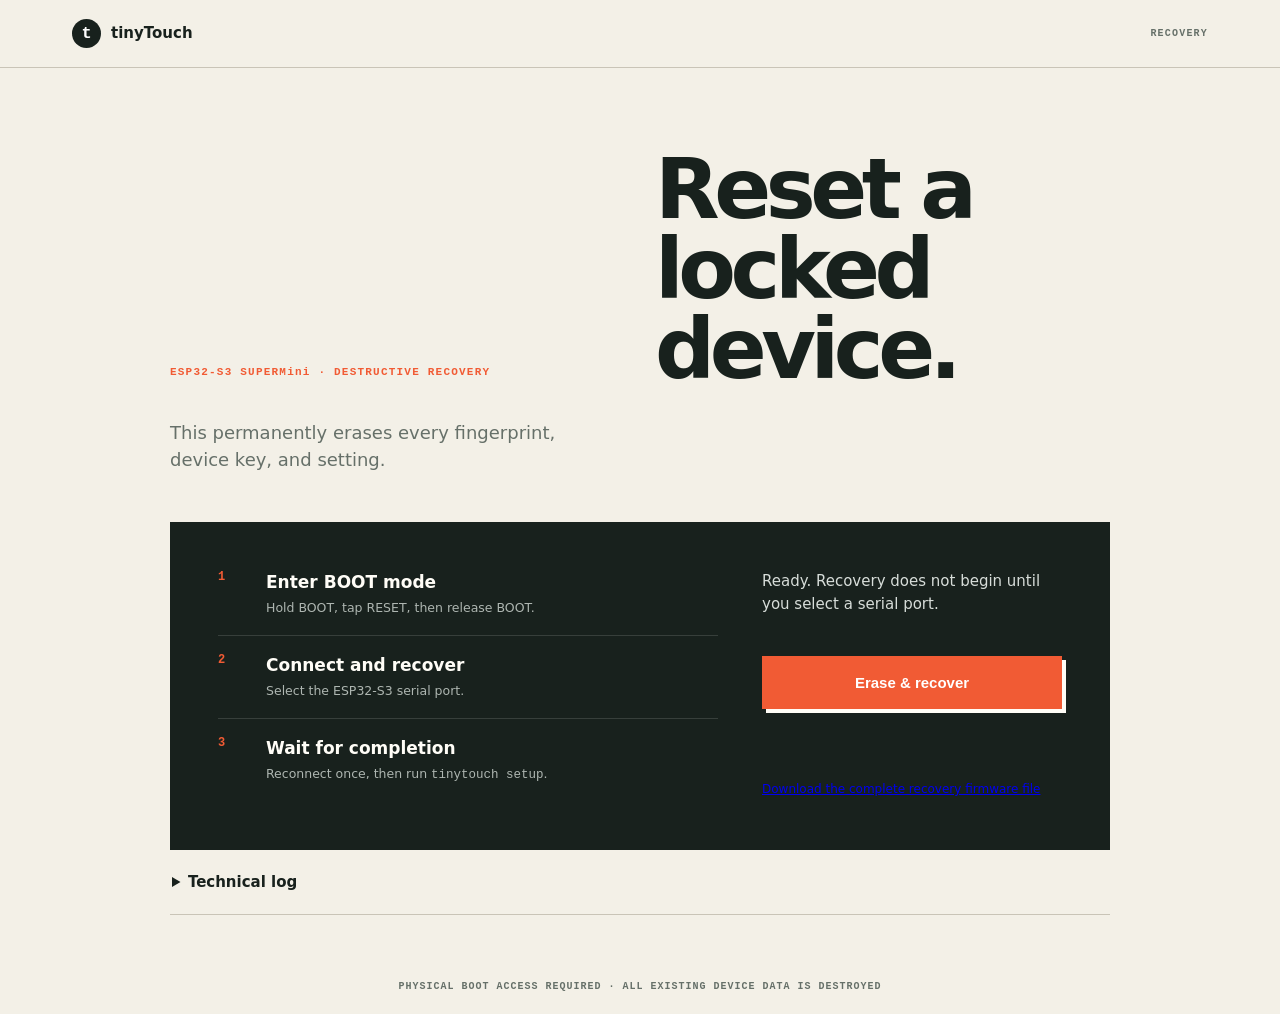
==== web/recovery/index.html @ 91519ab9 "Add one-time recovery firmware" ====
<!doctype html>
<html lang="en">
<head>
  <meta charset="utf-8">
  <meta name="viewport" content="width=device-width, initial-scale=1">
  <meta name="theme-color" content="#18211d">
  <title>tinyTouch Recovery Flasher</title>
  <link rel="stylesheet" href="styles.css">
</head>
<body>
  <header><span class="mark">t</span><strong>tinyTouch</strong><span>RECOVERY</span></header>
  <main>
    <section class="intro">
      <p class="label">ESP32-S3 SUPERMini · DESTRUCTIVE RECOVERY</p>
      <h1>Reset a locked device.</h1>
      <p class="lede">This permanently erases every fingerprint, device key, and setting.</p>
    </section>

    <section class="card">
      <ol>
        <li><b>1</b><span><strong>Enter BOOT mode</strong><small>Hold BOOT, tap RESET, then release BOOT.</small></span></li>
        <li><b>2</b><span><strong>Connect and recover</strong><small>Select the ESP32-S3 serial port.</small></span></li>
        <li><b>3</b><span><strong>Wait for completion</strong><small>Reconnect once, then run <code>tinytouch setup</code>.</small></span></li>
      </ol>

      <div id="message" class="message" role="status">Ready. Recovery does not begin until you select a serial port.</div>
      <div id="progress-wrap" class="progress-wrap" hidden>
        <div><span id="stage">Writing recovery firmware</span><strong id="percent">0%</strong></div>
        <progress id="progress" max="100" value="0">0%</progress>
      </div>
      <button id="flash" type="button">Erase &amp; recover</button>
      <p id="browser-note" class="note"></p>
      <p class="note"><a href="firmware/tiny_touch_recovery_full.bin" download>Download the complete recovery firmware file</a></p>
    </section>

    <details class="log-panel">
      <summary>Technical log</summary>
      <pre id="log">No device activity yet.</pre>
    </details>
  </main>
  <footer>Physical BOOT access required · all existing device data is destroyed</footer>
  <script type="module" src="app.js"></script>
</body>
</html>
---- web/recovery/styles.css ----
:root { --ink:#18211d; --paper:#f3f0e7; --cream:#fffdf7; --orange:#f15b34; --line:#c9c4b7; --muted:#667069; }
* { box-sizing:border-box; }
body { margin:0; background:var(--paper); color:var(--ink); font:15px/1.5 system-ui,-apple-system,sans-serif; }
header { height:68px; padding:0 clamp(20px,6vw,72px); display:flex; align-items:center; gap:10px; border-bottom:1px solid var(--line); }
header>span:last-child { margin-left:auto; color:var(--muted); font:600 10px ui-monospace,monospace; letter-spacing:.12em; }
.mark { width:29px; height:29px; display:grid; place-items:center; border-radius:50%; background:var(--ink); color:white; font:bold 17px ui-monospace,monospace; }
main { width:min(940px,calc(100% - 36px)); margin:0 auto; padding:72px 0 44px; }
.intro { display:grid; grid-template-columns:1fr 1fr; gap:30px; align-items:end; margin-bottom:42px; }
.label { color:var(--orange); font:650 11px ui-monospace,monospace; letter-spacing:.11em; }
h1 { margin:10px 0 0; font-size:clamp(48px,8vw,84px); line-height:.95; letter-spacing:-.065em; }
.lede { color:var(--muted); font-size:18px; max-width:420px; margin:0 0 7px; }
.card { display:grid; grid-template-columns:1.25fr .75fr; gap:34px 44px; background:var(--ink); color:var(--cream); padding:clamp(25px,5vw,48px); }
ol { list-style:none; padding:0; margin:0; grid-row:span 4; }
li { display:grid; grid-template-columns:34px 1fr; gap:14px; padding:17px 0; border-bottom:1px solid #ffffff22; }
li:first-child { padding-top:0; } li:last-child { border:0; }
li b { color:var(--orange); font:600 12px ui-monospace,monospace; }
li strong { display:block; font-size:17px; } li small { color:#aeb6b1; }
.message { min-height:48px; color:#d7ddd9; }
.message.error { color:#ff9c81; }
.message.success { color:#93d5ad; }
button { border:0; background:var(--orange); color:white; padding:16px 20px; font-weight:750; font-size:15px; cursor:pointer; box-shadow:4px 4px 0 var(--cream); }
button:disabled { opacity:.5; cursor:not-allowed; box-shadow:none; }
button:focus-visible,summary:focus-visible { outline:3px solid var(--orange); outline-offset:4px; }
.note { margin:0; color:#aeb6b1; font-size:12px; }
.progress-wrap>div { display:flex; justify-content:space-between; font:600 11px ui-monospace,monospace; margin-bottom:7px; }
progress { width:100%; height:10px; appearance:none; border:1px solid #ffffff88; background:transparent; }
progress::-webkit-progress-bar { background:transparent; } progress::-webkit-progress-value { background:var(--orange); } progress::-moz-progress-bar { background:var(--orange); }
details { border-bottom:1px solid var(--line); padding:21px 2px; }
summary { cursor:pointer; font-weight:700; }
.details-grid { display:grid; grid-template-columns:repeat(3,1fr); gap:28px; color:var(--muted); padding-top:15px; }
.details-grid strong { color:var(--ink); }
code { font-family:ui-monospace,monospace; }
pre { background:var(--ink); color:#d7ddd9; padding:16px; max-height:240px; overflow:auto; white-space:pre-wrap; font:11px/1.5 ui-monospace,monospace; }
footer { padding:22px; text-align:center; color:var(--muted); font:600 10px ui-monospace,monospace; letter-spacing:.1em; text-transform:uppercase; }
@media(max-width:700px){ main{padding-top:48px}.intro,.card{grid-template-columns:1fr}.card ol{grid-row:auto}.details-grid{grid-template-columns:1fr;gap:5px}header>span:last-child{display:none} }
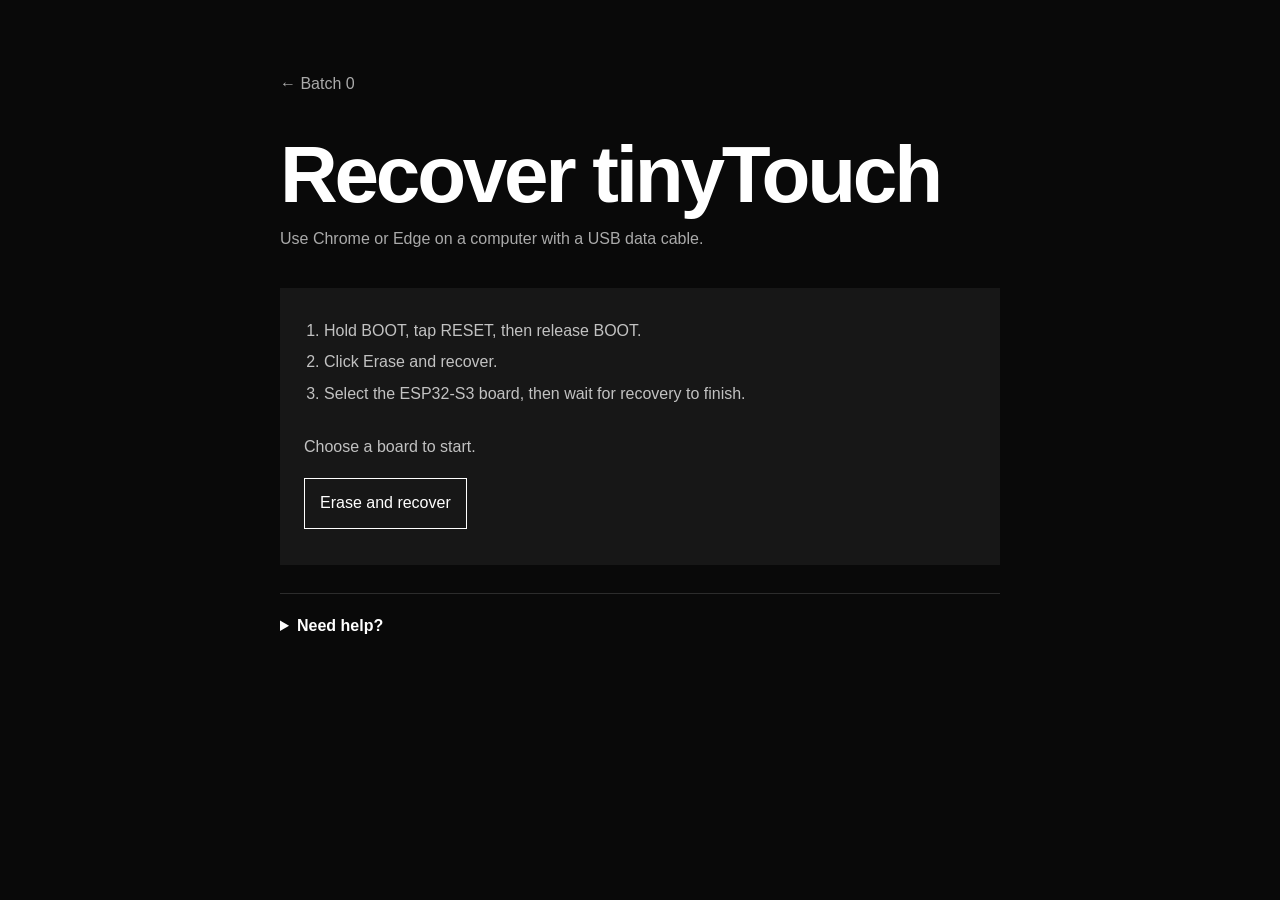
==== commit 255946a9: "Match recovery flasher design" ====
--- a/web/recovery/index.html
+++ b/web/recovery/index.html
@@ -1,44 +1,7 @@
 <!doctype html>
 <html lang="en">
-<head>
-  <meta charset="utf-8">
-  <meta name="viewport" content="width=device-width, initial-scale=1">
-  <meta name="theme-color" content="#18211d">
-  <title>tinyTouch Recovery Flasher</title>
-  <link rel="stylesheet" href="styles.css">
-</head>
-<body>
-  <header><span class="mark">t</span><strong>tinyTouch</strong><span>RECOVERY</span></header>
-  <main>
-    <section class="intro">
-      <p class="label">ESP32-S3 SUPERMini · DESTRUCTIVE RECOVERY</p>
-      <h1>Reset a locked device.</h1>
-      <p class="lede">This permanently erases every fingerprint, device key, and setting.</p>
-    </section>
-
-    <section class="card">
-      <ol>
-        <li><b>1</b><span><strong>Enter BOOT mode</strong><small>Hold BOOT, tap RESET, then release BOOT.</small></span></li>
-        <li><b>2</b><span><strong>Connect and recover</strong><small>Select the ESP32-S3 serial port.</small></span></li>
-        <li><b>3</b><span><strong>Wait for completion</strong><small>Reconnect once, then run <code>tinytouch setup</code>.</small></span></li>
-      </ol>
-
-      <div id="message" class="message" role="status">Ready. Recovery does not begin until you select a serial port.</div>
-      <div id="progress-wrap" class="progress-wrap" hidden>
-        <div><span id="stage">Writing recovery firmware</span><strong id="percent">0%</strong></div>
-        <progress id="progress" max="100" value="0">0%</progress>
-      </div>
-      <button id="flash" type="button">Erase &amp; recover</button>
-      <p id="browser-note" class="note"></p>
-      <p class="note"><a href="firmware/tiny_touch_recovery_full.bin" download>Download the complete recovery firmware file</a></p>
-    </section>
-
-    <details class="log-panel">
-      <summary>Technical log</summary>
-      <pre id="log">No device activity yet.</pre>
-    </details>
-  </main>
-  <footer>Physical BOOT access required · all existing device data is destroyed</footer>
-  <script type="module" src="app.js"></script>
-</body>
+<meta charset="utf-8"><meta name="viewport" content="width=device-width,initial-scale=1"><meta name="theme-color" content="#090909"><title>Recover tinyTouch</title>
+<link rel="stylesheet" href="styles.css">
+<main class="page"><a class="back" href="/tinytouch/batch-0/">← Batch 0</a><h1>Recover tinyTouch</h1><p>Use Chrome or Edge on a computer with a USB data cable.</p><section class="flash"><ol><li>Hold BOOT, tap RESET, then release BOOT.</li><li>Click Erase and recover.</li><li>Select the ESP32-S3 board, then wait for recovery to finish.</li></ol><div id="message" class="message" role="status">Choose a board to start.</div><div id="progress-wrap" class="progress-wrap" hidden><div><span id="stage">Recovering</span><strong id="percent">0%</strong></div><progress id="progress" max="100" value="0">0%</progress></div><button id="flash" type="button">Erase and recover</button><p id="browser-note" class="note"></p></section><details><summary>Need help?</summary><p>This permanently erases every fingerprint, device key, and setting.</p><p>After recovery finishes, wait 20 seconds, unplug and reconnect the device, then run <code>tinytouch setup</code>.</p><p><a href="firmware/tiny_touch_recovery_full.bin" download>Download the complete recovery firmware file</a></p></details><pre id="log" hidden>No device activity yet.</pre></main>
+<script type="module" src="app.js"></script>
 </html>
--- a/web/recovery/styles.css
+++ b/web/recovery/styles.css
@@ -1,35 +1 @@
-:root { --ink:#18211d; --paper:#f3f0e7; --cream:#fffdf7; --orange:#f15b34; --line:#c9c4b7; --muted:#667069; }
-* { box-sizing:border-box; }
-body { margin:0; background:var(--paper); color:var(--ink); font:15px/1.5 system-ui,-apple-system,sans-serif; }
-header { height:68px; padding:0 clamp(20px,6vw,72px); display:flex; align-items:center; gap:10px; border-bottom:1px solid var(--line); }
-header>span:last-child { margin-left:auto; color:var(--muted); font:600 10px ui-monospace,monospace; letter-spacing:.12em; }
-.mark { width:29px; height:29px; display:grid; place-items:center; border-radius:50%; background:var(--ink); color:white; font:bold 17px ui-monospace,monospace; }
-main { width:min(940px,calc(100% - 36px)); margin:0 auto; padding:72px 0 44px; }
-.intro { display:grid; grid-template-columns:1fr 1fr; gap:30px; align-items:end; margin-bottom:42px; }
-.label { color:var(--orange); font:650 11px ui-monospace,monospace; letter-spacing:.11em; }
-h1 { margin:10px 0 0; font-size:clamp(48px,8vw,84px); line-height:.95; letter-spacing:-.065em; }
-.lede { color:var(--muted); font-size:18px; max-width:420px; margin:0 0 7px; }
-.card { display:grid; grid-template-columns:1.25fr .75fr; gap:34px 44px; background:var(--ink); color:var(--cream); padding:clamp(25px,5vw,48px); }
-ol { list-style:none; padding:0; margin:0; grid-row:span 4; }
-li { display:grid; grid-template-columns:34px 1fr; gap:14px; padding:17px 0; border-bottom:1px solid #ffffff22; }
-li:first-child { padding-top:0; } li:last-child { border:0; }
-li b { color:var(--orange); font:600 12px ui-monospace,monospace; }
-li strong { display:block; font-size:17px; } li small { color:#aeb6b1; }
-.message { min-height:48px; color:#d7ddd9; }
-.message.error { color:#ff9c81; }
-.message.success { color:#93d5ad; }
-button { border:0; background:var(--orange); color:white; padding:16px 20px; font-weight:750; font-size:15px; cursor:pointer; box-shadow:4px 4px 0 var(--cream); }
-button:disabled { opacity:.5; cursor:not-allowed; box-shadow:none; }
-button:focus-visible,summary:focus-visible { outline:3px solid var(--orange); outline-offset:4px; }
-.note { margin:0; color:#aeb6b1; font-size:12px; }
-.progress-wrap>div { display:flex; justify-content:space-between; font:600 11px ui-monospace,monospace; margin-bottom:7px; }
-progress { width:100%; height:10px; appearance:none; border:1px solid #ffffff88; background:transparent; }
-progress::-webkit-progress-bar { background:transparent; } progress::-webkit-progress-value { background:var(--orange); } progress::-moz-progress-bar { background:var(--orange); }
-details { border-bottom:1px solid var(--line); padding:21px 2px; }
-summary { cursor:pointer; font-weight:700; }
-.details-grid { display:grid; grid-template-columns:repeat(3,1fr); gap:28px; color:var(--muted); padding-top:15px; }
-.details-grid strong { color:var(--ink); }
-code { font-family:ui-monospace,monospace; }
-pre { background:var(--ink); color:#d7ddd9; padding:16px; max-height:240px; overflow:auto; white-space:pre-wrap; font:11px/1.5 ui-monospace,monospace; }
-footer { padding:22px; text-align:center; color:var(--muted); font:600 10px ui-monospace,monospace; letter-spacing:.1em; text-transform:uppercase; }
-@media(max-width:700px){ main{padding-top:48px}.intro,.card{grid-template-columns:1fr}.card ol{grid-row:auto}.details-grid{grid-template-columns:1fr;gap:5px}header>span:last-child{display:none} }
+*{box-sizing:border-box}body{margin:0;min-height:100dvh;background:#090909;color:#fff;font:16px Arial;line-height:1.55}.page{width:min(100% - 40px,720px);margin:0 auto;padding:72px 0}.back{display:inline-block;margin-bottom:38px;color:#aaa;text-decoration:none}.back:hover{color:#fff}h1{margin:0;font-size:clamp(2.5rem,7vw,5rem);line-height:1;letter-spacing:-.04em}p{margin:12px 0 0;color:#aaa}.flash{margin-top:36px;padding:24px;background:#171717}.flash ol{margin:0 0 28px;padding-left:20px}.flash li{margin:7px 0;color:#c2c2c2}.message{min-height:25px;color:#c2c2c2}.message.error{color:#ff9c81}.message.success{color:#93d5ad}.progress-wrap{margin:18px 0}.progress-wrap>div{display:flex;justify-content:space-between;margin-bottom:7px;color:#aaa;font:12px ui-monospace,monospace}progress{width:100%;height:8px;appearance:none}progress::-webkit-progress-bar{background:#333}progress::-webkit-progress-value{background:#fff}progress::-moz-progress-bar{background:#fff}button{margin-top:18px;border:1px solid #fff;background:transparent;color:#fff;padding:12px 15px;font:inherit;cursor:pointer}button:hover{background:#fff;color:#090909}button:disabled{opacity:.45;cursor:not-allowed}.note{font-size:13px}details{border-top:1px solid #2c2c2c;margin-top:28px;padding-top:20px}summary{cursor:pointer;font-weight:700}details p{max-width:620px}code{font:14px ui-monospace,SFMono-Regular,Menlo,monospace;color:#fff}@media(max-width:500px){.page{width:min(100% - 32px,720px);padding:40px 0}.flash{padding:20px}}
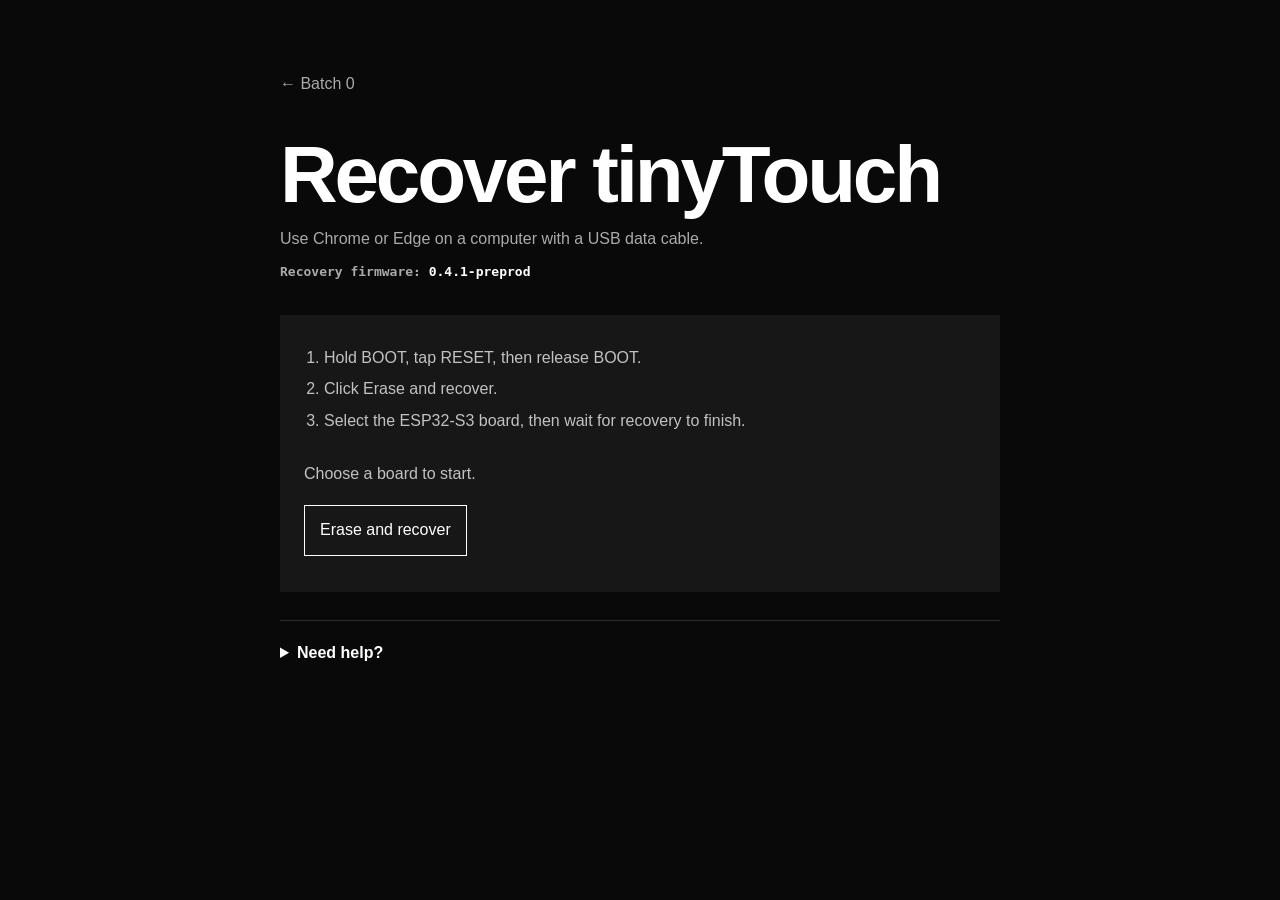
==== commit cb056167: "Ship mode-specific multi-computer setup" ====
--- a/web/recovery/index.html
+++ b/web/recovery/index.html
@@ -2,6 +2,6 @@
 <html lang="en">
 <meta charset="utf-8"><meta name="viewport" content="width=device-width,initial-scale=1"><meta name="theme-color" content="#090909"><title>Recover tinyTouch</title>
 <link rel="stylesheet" href="styles.css">
-<main class="page"><a class="back" href="/tinytouch/batch-0/">← Batch 0</a><h1>Recover tinyTouch</h1><p>Use Chrome or Edge on a computer with a USB data cable.</p><section class="flash"><ol><li>Hold BOOT, tap RESET, then release BOOT.</li><li>Click Erase and recover.</li><li>Select the ESP32-S3 board, then wait for recovery to finish.</li></ol><div id="message" class="message" role="status">Choose a board to start.</div><div id="progress-wrap" class="progress-wrap" hidden><div><span id="stage">Recovering</span><strong id="percent">0%</strong></div><progress id="progress" max="100" value="0">0%</progress></div><button id="flash" type="button">Erase and recover</button><p id="browser-note" class="note"></p></section><details><summary>Need help?</summary><p>This permanently erases every fingerprint, device key, and setting.</p><p>After recovery finishes, wait 20 seconds, unplug and reconnect the device, then run <code>tinytouch setup</code>.</p><p><a href="firmware/tiny_touch_recovery_full.bin" download>Download the complete recovery firmware file</a></p></details><pre id="log" hidden>No device activity yet.</pre></main>
+<main class="page"><a class="back" href="/tinytouch/batch-0/">← Batch 0</a><h1>Recover tinyTouch</h1><p>Use Chrome or Edge on a computer with a USB data cable.</p><p class="firmware-version">Recovery firmware: <strong id="firmware-version">loading…</strong></p><section class="flash"><ol><li>Hold BOOT, tap RESET, then release BOOT.</li><li>Click Erase and recover.</li><li>Select the ESP32-S3 board, then wait for recovery to finish.</li></ol><div id="message" class="message" role="status">Choose a board to start.</div><div id="progress-wrap" class="progress-wrap" hidden><div><span id="stage">Recovering</span><strong id="percent">0%</strong></div><progress id="progress" max="100" value="0">0%</progress></div><button id="flash" type="button" disabled>Erase and recover</button><p id="browser-note" class="note"></p></section><details><summary>Need help?</summary><p>This permanently erases every fingerprint, device key, and setting.</p><p>After recovery finishes, unplug and reconnect the device, wait 20 seconds, then run <code>tinytouch setup</code>.</p><p><a href="firmware/tiny_touch_recovery_full.bin" download>Download the complete recovery firmware file</a></p></details><pre id="log" hidden>No device activity yet.</pre></main>
 <script type="module" src="app.js"></script>
 </html>
--- a/web/recovery/styles.css
+++ b/web/recovery/styles.css
@@ -1 +1 @@
-*{box-sizing:border-box}body{margin:0;min-height:100dvh;background:#090909;color:#fff;font:16px Arial;line-height:1.55}.page{width:min(100% - 40px,720px);margin:0 auto;padding:72px 0}.back{display:inline-block;margin-bottom:38px;color:#aaa;text-decoration:none}.back:hover{color:#fff}h1{margin:0;font-size:clamp(2.5rem,7vw,5rem);line-height:1;letter-spacing:-.04em}p{margin:12px 0 0;color:#aaa}.flash{margin-top:36px;padding:24px;background:#171717}.flash ol{margin:0 0 28px;padding-left:20px}.flash li{margin:7px 0;color:#c2c2c2}.message{min-height:25px;color:#c2c2c2}.message.error{color:#ff9c81}.message.success{color:#93d5ad}.progress-wrap{margin:18px 0}.progress-wrap>div{display:flex;justify-content:space-between;margin-bottom:7px;color:#aaa;font:12px ui-monospace,monospace}progress{width:100%;height:8px;appearance:none}progress::-webkit-progress-bar{background:#333}progress::-webkit-progress-value{background:#fff}progress::-moz-progress-bar{background:#fff}button{margin-top:18px;border:1px solid #fff;background:transparent;color:#fff;padding:12px 15px;font:inherit;cursor:pointer}button:hover{background:#fff;color:#090909}button:disabled{opacity:.45;cursor:not-allowed}.note{font-size:13px}details{border-top:1px solid #2c2c2c;margin-top:28px;padding-top:20px}summary{cursor:pointer;font-weight:700}details p{max-width:620px}code{font:14px ui-monospace,SFMono-Regular,Menlo,monospace;color:#fff}@media(max-width:500px){.page{width:min(100% - 32px,720px);padding:40px 0}.flash{padding:20px}}
+*{box-sizing:border-box}body{margin:0;min-height:100dvh;background:#090909;color:#fff;font:16px Arial;line-height:1.55}.page{width:min(100% - 40px,720px);margin:0 auto;padding:72px 0}.back{display:inline-block;margin-bottom:38px;color:#aaa;text-decoration:none}.back:hover{color:#fff}h1{margin:0;font-size:clamp(2.5rem,7vw,5rem);line-height:1;letter-spacing:-.04em}p{margin:12px 0 0;color:#aaa}.firmware-version{font:600 13px ui-monospace,SFMono-Regular,Menlo,monospace}.firmware-version strong{color:#fff}.flash{margin-top:36px;padding:24px;background:#171717}.flash ol{margin:0 0 28px;padding-left:20px}.flash li{margin:7px 0;color:#c2c2c2}.message{min-height:25px;color:#c2c2c2}.message.error{color:#ff9c81}.message.success{color:#93d5ad}.progress-wrap{margin:18px 0}.progress-wrap>div{display:flex;justify-content:space-between;margin-bottom:7px;color:#aaa;font:12px ui-monospace,monospace}progress{width:100%;height:8px;appearance:none}progress::-webkit-progress-bar{background:#333}progress::-webkit-progress-value{background:#fff}progress::-moz-progress-bar{background:#fff}button{margin-top:18px;border:1px solid #fff;background:transparent;color:#fff;padding:12px 15px;font:inherit;cursor:pointer}button:hover{background:#fff;color:#090909}button:disabled{opacity:.45;cursor:not-allowed}.note{font-size:13px}details{border-top:1px solid #2c2c2c;margin-top:28px;padding-top:20px}summary{cursor:pointer;font-weight:700}details p{max-width:620px}code{font:14px ui-monospace,SFMono-Regular,Menlo,monospace;color:#fff}@media(max-width:500px){.page{width:min(100% - 32px,720px);padding:40px 0}.flash{padding:20px}}
